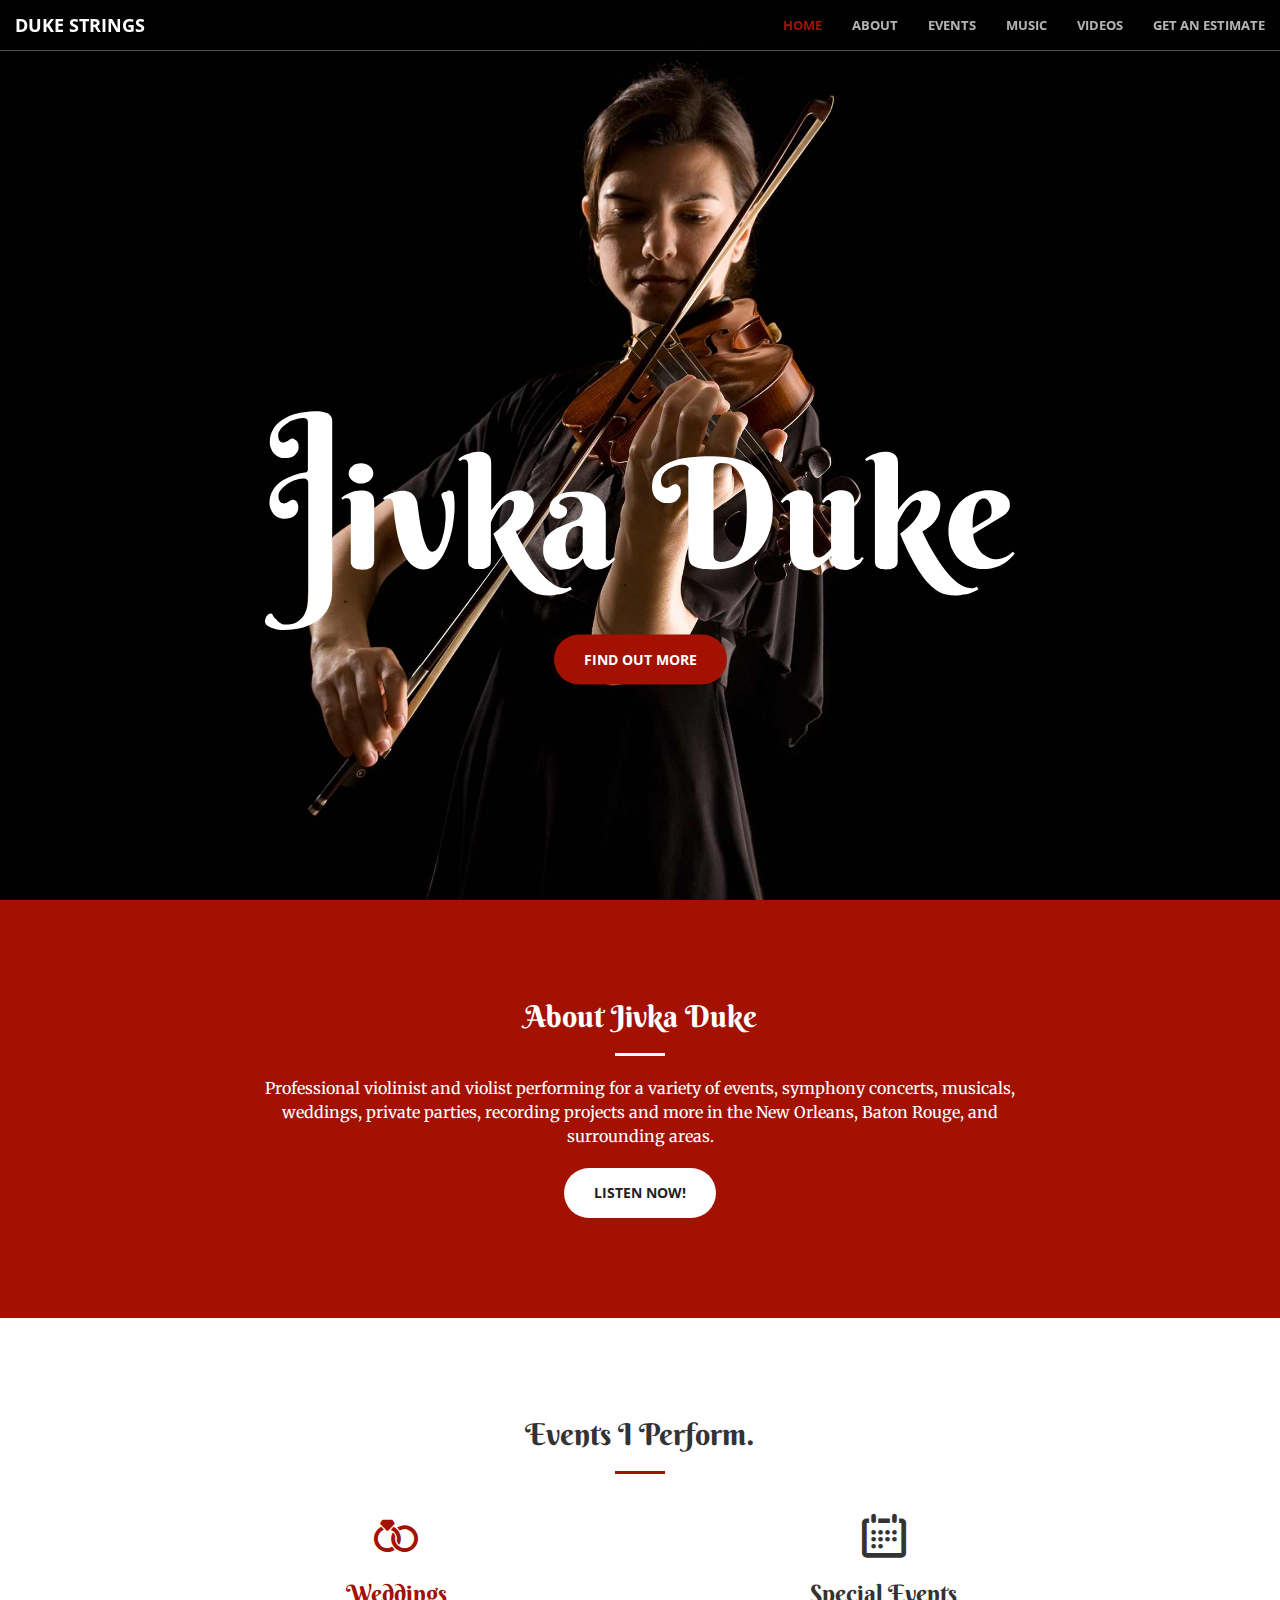
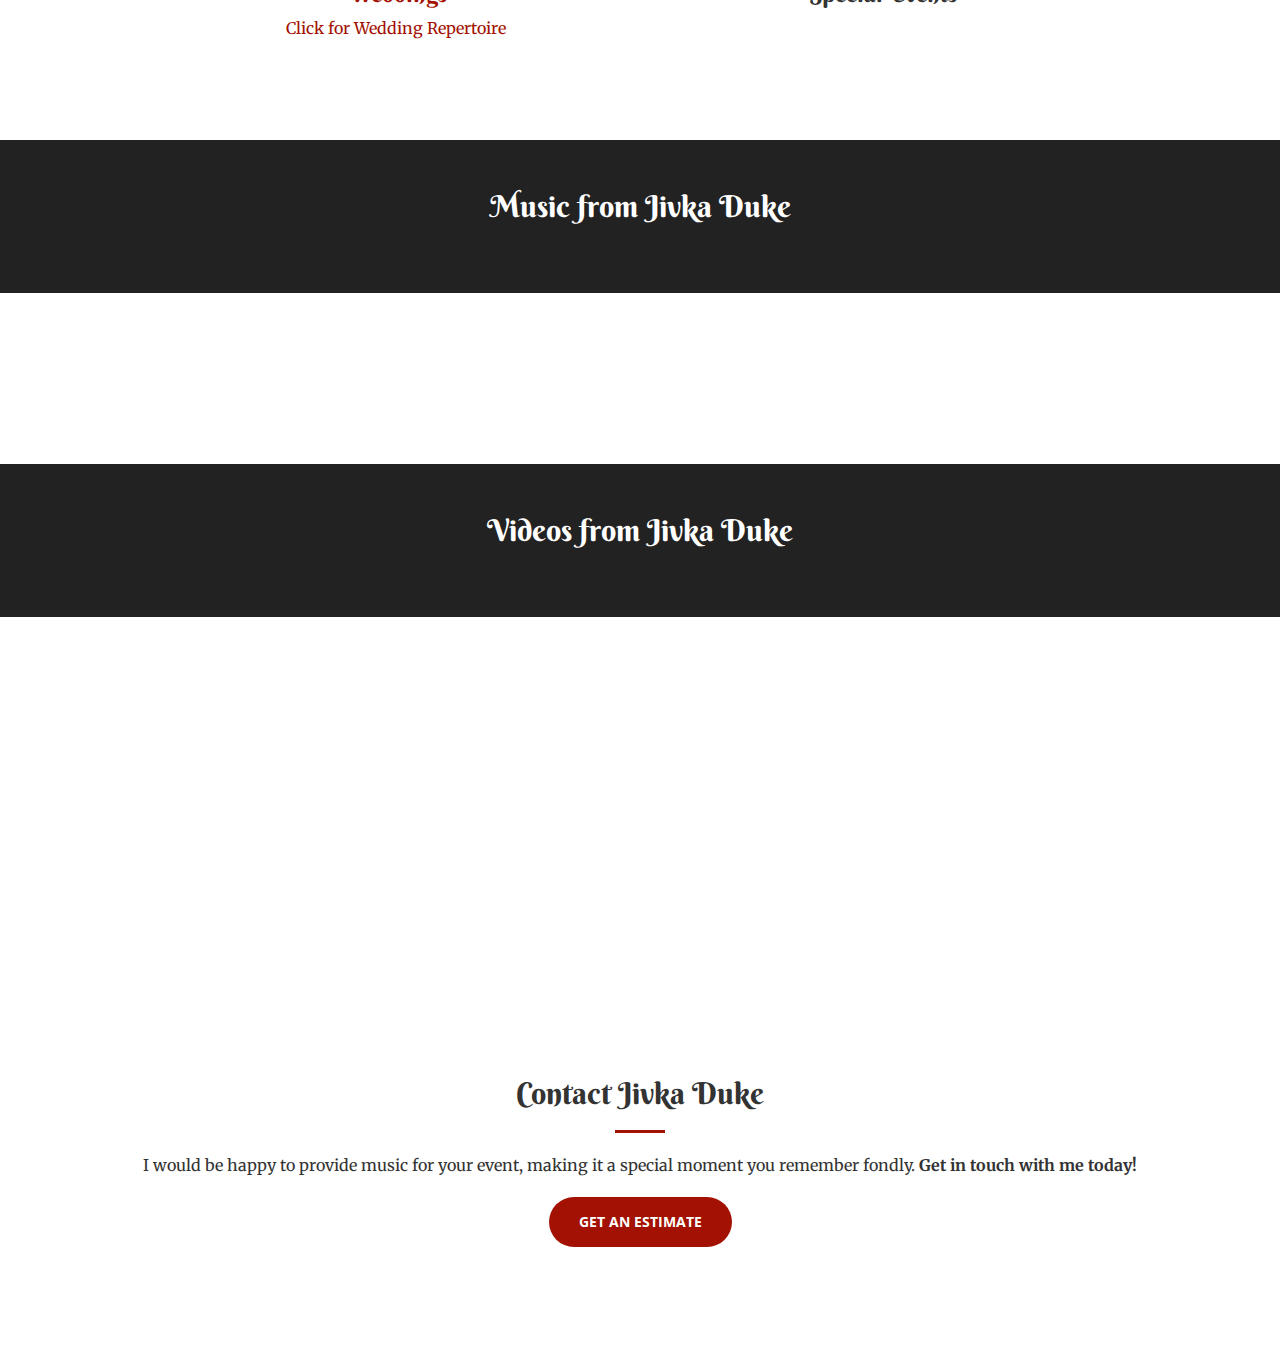
==== index.html @ 9ef6d39f "Update index.html" ====
<!DOCTYPE html>
<html lang="en" xmlns:og="http://ogp.me/ns#" xmlns:fb="http://www.facebook.com/2008/fbml">

<head>

    <meta charset="utf-8">
    <meta http-equiv="X-UA-Compatible" content="IE=edge">
    <meta name="viewport" content="width=device-width, initial-scale=1.0, maximum-scale=1.0, minimum-scale=1.0, user-scalable=no" />
    <!-- The above 3 meta tags *must* come first in the head; any other head content must come *after* these tags -->

    <meta name="description" content="Professional violinist and violist performing for a variety of events, symphony concerts, musicals, weddings, private parties, recording projects and more in the New Orleans, Baton Rouge, and surrounding areas. ">
    <meta name="author" content="Duke Design Agency, Duke Strings">

    <!-- Bootstrap Core CSS -->
    <link href="assets/css/bootstrap.min.css" rel="stylesheet" />

    <!-- Custom Fonts -->
    <link href='//fonts.googleapis.com/css?family=Open+Sans:300italic,400italic,600italic,700italic,800italic,400,300,600,700,800' rel='stylesheet' type='text/css' />
    <link href='//fonts.googleapis.com/css?family=Merriweather:400,300,300italic,400italic,700,700italic,900,900italic' rel='stylesheet' type='text/css' />
    <link href='//fonts.googleapis.com/css?family=Berkshire+Swash' rel='stylesheet' type='text/css' />


    <!-- facebook open graph -->
    <link rel="image_src" href="//www.dukestrings.com/assets/img/photos/jivka-duke-strings-photo-violinist-violist-fb-og.png" />
    <meta property="og:type" content="website" />
    <meta property="og:url" content="//www.dukestrings.com" />
    <meta property="og:title" content="Jivka Duke" />
    <meta property="og:image" content="//www.dukestrings.com/assets/img/photos/jivka-duke-strings-photo-violinist-violist-fb-og.png" />
    <meta property="og:description" content="Professional violinist and violist performing for a variety of events, symphony concerts, musicals, weddings, private parties, recording projects and more in the New Orleans, Baton Rouge, and surrounding areas. "
    />

    <link rel="apple-touch-icon" sizes="57x57" href="/assets/favicons/apple-touch-icon-57x57.png" />
    <link rel="apple-touch-icon" sizes="60x60" href="/assets/favicons/apple-touch-icon-60x60.png" />
    <link rel="apple-touch-icon" sizes="72x72" href="/assets/favicons/apple-touch-icon-72x72.png" />
    <link rel="apple-touch-icon" sizes="76x76" href="/assets/favicons/apple-touch-icon-76x76.png" />
    <link rel="apple-touch-icon" sizes="114x114" href="/assets/favicons/apple-touch-icon-114x114.png" />
    <link rel="apple-touch-icon" sizes="120x120" href="/assets/favicons/apple-touch-icon-120x120.png" />
    <link rel="apple-touch-icon" sizes="144x144" href="/assets/favicons/apple-touch-icon-144x144.png" />
    <link rel="apple-touch-icon" sizes="152x152" href="/assets/favicons/apple-touch-icon-152x152.png" />
    <link rel="apple-touch-icon" sizes="180x180" href="/assets/favicons/apple-touch-icon-180x180.png" />
    <link rel="icon" type="image/png" href="/assets/favicons/favicon-32x32.png" sizes="32x32" />
    <link rel="icon" type="image/png" href="/assets/favicons/android-chrome-192x192.png" sizes="192x192" />
    <link rel="icon" type="image/png" href="/assets/favicons/favicon-96x96.png" sizes="96x96" />
    <link rel="icon" type="image/png" href="/assets/favicons/favicon-16x16.png" sizes="16x16" />
    <link rel="manifest" href="/assets/favicons/manifest.json" />
    <link rel="shortcut icon" href="/assets/favicons/favicon.ico" />
    <meta name="msapplication-TileColor" content="#000000" />
    <meta name="msapplication-TileImage" content="/assets/favicons/mstile-144x144.png" />
    <meta name="msapplication-config" content="/assets/favicons/browserconfig.xml" />
    <meta name="theme-color" content="#ffffff" />

    <link href="/assets/css/icomoon.css" rel="stylesheet" />

    <!-- Plugin CSS -->
    <link href="/assets/css/animate.min.css" rel="stylesheet" />


    <!-- Custom CSS -->
    <link href="/assets/css/jivka.css" rel="stylesheet" />

    <title>Jivka Duke</title>
</head>

<body id="page-top">

    <!-- navigation -->
    <nav id="mainNav" class="navbar navbar-default navbar-fixed-top">
        <div class="container-fluid">
            <!-- Brand and toggle get grouped for better mobile display -->
            <div class="navbar-header">
                <button type="button" class="navbar-toggle collapsed" data-toggle="collapse" data-target="#bs-example-navbar-collapse-1">
					<span class="sr-only">Toggle navigation</span>
					Menu
				</button>
                <a class="navbar-brand page-scroll" href="#page-top">
					Duke Strings
				</a>
            </div>

            <!-- Collect the nav links, forms, and other content for toggling -->
            <div class="collapse navbar-collapse" id="bs-example-navbar-collapse-1">
                <ul class="nav navbar-nav navbar-right">
                    <li><a class="page-scroll" href="#home">Home</a></li>
                    <li><a class="page-scroll" href="#about">About</a></li>
                    <li><a class="page-scroll" href="#events">Events</a></li>
                    <li><a class="page-scroll" href="#music">Music</a></li>
                    <li><a class="page-scroll" href="#videos">Videos</a></li>
                    <li><a class="page-scroll" href="#contact">Get an Estimate</a></li>
                </ul>
            </div>
            <!-- /.navbar-collapse -->
        </div>
        <!-- /.container-fluid -->
    </nav>


    <!-- header and main photo -->
    <header style="background-image: url('./assets/img/photos/jivka-duke-strings-photo-violinist-violist-20150705152716.jpg');" id="home" name="home">
        <div class="header-content">
            <div class="header-content-inner">

                <hr style="background-color: transparent; color: transparent; border-color: transparent;">
                <p style="color: transparent; text-shadow: none;">
                    Professional violinist and violist performing for a variety of events, symphony concerts, musicals, weddings, private parties, recording projects and more in the New Orleans, Baton Rouge, and surrounding areas.

                </p>
                <h1>
                    <img src="/assets/img/jivka-duke-strings-logo.svg" class="" border="0" alt="Jivka Duke Logo" />
                </h1>
                <a href="#about" class="btn btn-primary btn-xl page-scroll">Find Out More</a>
            </div>
        </div>
    </header>



    <!-- about, site description -->
    <section class="bg-primary" id="about" name="about">
        <div class="container">
            <div class="row">
                <div class="col-lg-8 col-lg-offset-2 text-center">
                    <h2 class="section-heading">
                        About Jivka Duke

                    </h2>
                    <hr class="light">
                    <p>
                        Professional violinist and violist performing for a variety of events, symphony concerts, musicals, weddings, private parties, recording projects and more in the New Orleans, Baton Rouge, and surrounding areas.

                    </p>
                    <a href="#music" class="btn btn-default btn-xl page-scroll">Listen Now!</a>
                </div>
            </div>
        </div>
    </section>


    <!-- event types -->
    <section id="events" name="events">
        <div class="container">
            <div class="row">
                <div class="col-lg-12 text-center">
                    <h2 class="section-heading">
                        Events I Perform.
                    </h2>
                    <hr class="primary">
                </div>
            </div>
        </div>
        <div class="container">
            <div class="row">
                <div class="col-xs-12 col-md-6 col-lg-5 col-lg-offset-1 text-center">
                    <div class="service-box">
                        <a href="/assets/pdf/Jivka_Duke_Wedding_Repertoire.pdf" target="_blank">
                            <i class="icon icon-wedding wow bounceIn text-primary"></i>
                            <h3>Weddings</h3>
                            <p class="text-muted"></p>
                            <p>Click for Wedding Repertoire</p>
                        </a>
                    </div>
                </div>
                <div class="col-xs-12 col-md-6 col-lg-5 text-center">
                    <div class="service-box">
                        <i class="icon icon-event wow bounceIn text-primary"></i>
                        <h3>Special Events</h3>
                        <p class="text-muted"></p>
                    </div>
                </div>
            </div>
        </div>
    </section>


    <!-- music -->
    <aside class="bg-dark" id="music" name="music">
        <div class="container text-center">
            <div class="call-to-action">
                <h2>Music from Jivka Duke</h2>
            </div>
        </div>
    </aside>
    <section class="no-padding" id="portfolio-music">
        <div class="container-fluid">
            <div class="row no-gutter">
                <div class="col-xs-12 col-sm-6">
                    <iframe width="100%" height="166" scrolling="no" frameborder="no" src="https://w.soundcloud.com/player/?url=https%3A//api.soundcloud.com/tracks/213418236&amp;color=ff5500&amp;auto_play=false&amp;hide_related=false&amp;show_comments=true&amp;show_user=true&amp;show_reposts=false"></iframe>
                </div>
                <div class="col-xs-12 col-sm-6">
                    <iframe width="100%" height="166" scrolling="no" frameborder="no" src="https://w.soundcloud.com/player/?url=https%3A//api.soundcloud.com/tracks/213131668&amp;color=ff5500&amp;auto_play=false&amp;hide_related=false&amp;show_comments=true&amp;show_user=true&amp;show_reposts=false"></iframe>
                </div>

            </div>
        </div>
    </section>


    <!-- videos -->
    <aside class="bg-dark" id="videos" name="videos">
        <div class="container text-center">
            <div class="call-to-action">
                <h2>
                    Videos from Jivka Duke

                </h2>
            </div>
        </div>
    </aside>
    <section class="no-padding" id="portfolio-videos">
        <div class="container-fluid">
            <div class="row no-gutter">
                <div class="col-xs-12 col-md-6">
                    <style>
                        .embed-container {
                            position: relative;
                            padding-bottom: 56.25%;
                            height: 0;
                            overflow: hidden;
                            max-width: 100%;
                        }
                        
                        .embed-container iframe,
                        .embed-container object,
                        .embed-container embed {
                            position: absolute;
                            top: 0;
                            left: 0;
                            width: 100%;
                            height: 100%;
                        }
                    </style>
                    <div class='embed-container'>
                        <iframe width="560" height="315" src="https://www.youtube.com/embed/PKv2JpvMrss" frameborder="0" allowfullscreen></iframe>
                    </div>
                </div>
                <div class="col-xs-12 col-md-6">
                    <style>
                        .embed-container {
                            position: relative;
                            padding-bottom: 56.25%;
                            height: 0;
                            overflow: hidden;
                            max-width: 100%;
                        }
                        
                        .embed-container iframe,
                        .embed-container object,
                        .embed-container embed {
                            position: absolute;
                            top: 0;
                            left: 0;
                            width: 100%;
                            height: 100%;
                        }
                    </style>
                    <div class='embed-container'>
                        <iframe width="1280" height="720" src="https://www.youtube.com/embed/3c7N2wGQUDE" frameborder="0" allowfullscreen></iframe>
                    </div>
                </div>

            </div>
        </div>
    </section>


    <!-- contact -->
    <section id="contact">

        <div class="container">
            <div class="row">
                <div class="col-xs-12 text-center">
                    <h2 class="section-heading">Contact Jivka Duke</h2>
                    <hr class="primary">
                    <p>I would be happy to provide music for your event, making it a special moment you remember fondly. <strong>Get in touch with me today!</strong></p>

                    <a href="https://docs.google.com/forms/d/e/1FAIpQLSfMORo46OtxLoES6D0RwjKl-bCUi1WYBuSoYAu59QDXUExSkA/viewform" class="btn btn-primary btn-xl page-scroll" target="_blank" title="Get an Estimate from Duke Strings">Get an Estimate</a>
                </div>

            </div>
        </div>


    </section>

    <!-- jQuery -->

    <script src="/assets/js/jquery.js"></script>

    <!-- Bootstrap Core JavaScript -->
    <script src="/assets/js/bootstrap.min.js"></script>

    <!-- Plugin JavaScript -->
    <script src="/assets/js/jquery.easing.min.js"></script>
    <script src="/assets/js/jquery.fittext.js"></script>


    <!-- Custom Theme JavaScript -->
    <script src="/assets/js/jivka.js"></script>

    <!-- Analytics -->
    <script>
        (function(i, s, o, g, r, a, m) {
            i['GoogleAnalyticsObject'] = r;
            i[r] = i[r] || function() {
                (i[r].q = i[r].q || []).push(arguments)
            }, i[r].l = 1 * new Date();
            a = s.createElement(o),
                m = s.getElementsByTagName(o)[0];
            a.async = 1;
            a.src = g;
            m.parentNode.insertBefore(a, m)
        })(window, document, 'script', '//www.google-analytics.com/analytics.js', 'ga');

        ga('create', 'UA-69869120-1', 'auto');
        ga('send', 'pageview');
    </script>



</body>

</html>
---- assets/css/icomoon.css ----
@font-face {
	font-family: 'icomoon';
	src:url('../fonts/icomoon.eot?-2dwct8');
	src:url('../fonts/icomoon.eot?#iefix-2dwct8') format('embedded-opentype'),
		url('../fonts/icomoon.ttf?-2dwct8') format('truetype'),
		url('../fonts/icomoon.woff?-2dwct8') format('woff'),
		url('../fonts/icomoon.svg?-2dwct8#icomoon') format('svg');
	font-weight: normal;
	font-style: normal;
}

[class^="icon-"], [class*=" icon-"] {
	font-family: 'icomoon';
	speak: none;
	font-style: normal;
	font-weight: normal;
	font-variant: normal;
	text-transform: none;
	line-height: 1;

	/* Better Font Rendering =========== */
	-webkit-font-smoothing: antialiased;
	-moz-osx-font-smoothing: grayscale;
}

.icon-event:before {
	content: "\e600";
}
.icon-mail:before {
	content: "\e601";
}
.icon-theatre:before {
	content: "\e602";
}
.icon-phone:before {
	content: "\e603";
}
.icon-music:before {
	content: "\e604";
}
.icon-wedding:before {
	content: "\e605";
}
.icon {
	font-size: 44px;
}
---- assets/css/jivka.css ----
html,
body {
  height: 100%;
  width: 100%;
}
body {
  font-family: 'Merriweather', 'Helvetica Neue', Arial, sans-serif;
}
hr {
  border-color: #a21101;
  border-width: 3px;
  max-width: 50px;
}
hr.light {
  border-color: white;
}
a {
  -webkit-transition: all 0.35s;
  -moz-transition: all 0.35s;
  transition: all 0.35s;
  color: #a21101;
}
a:hover,
a:focus {
  color: #6f0c01;
}
h1,
h2,
h3,
h4,
h5,
h6 {
  font-family: 'Berkshire Swash';
}
p {
  font-size: 16px;
  line-height: 1.5;
  margin-bottom: 20px;
}
.bg-primary {
  background-color: #a21101;
}
.bg-dark {
  background-color: #222222;
  color: white;
}
.text-faded {
  color: rgba(255, 255, 255, 0.7);
}
section {
  padding: 100px 0;
}
section#estimate {
  padding: 50px 0;
}
aside {
  padding: 50px 0;
}
.no-padding {
  padding: 0;
}
.navbar-default {
  background-color: white;
  border-color: rgba(34, 34, 34, 0.05);
  font-family: 'Open Sans', 'Helvetica Neue', Arial, sans-serif;
  -webkit-transition: all 0.35s;
  -moz-transition: all 0.35s;
  transition: all 0.35s;
}
.navbar-default .navbar-header .navbar-brand {
  color: #a21101;
  font-family: 'Open Sans', 'Helvetica Neue', Arial, sans-serif;
  font-weight: 700;
  text-transform: uppercase;
}
.navbar-default .navbar-header .navbar-brand:hover,
.navbar-default .navbar-header .navbar-brand:focus {
  color: #6f0c01;
}
.navbar-default .navbar-header .navbar-brand img {
  width: 50%;
}
.navbar-default .nav > li > a,
.navbar-default .nav > li > a:focus {
  text-transform: uppercase;
  font-weight: 700;
  font-size: 13px;
  color: #222222;
}
.navbar-default .nav > li > a:hover,
.navbar-default .nav > li > a:focus:hover {
  color: #a21101;
}
.navbar-default .nav > li.active > a,
.navbar-default .nav > li.active > a:focus {
  color: #a21101 !important;
  background-color: transparent;
}
.navbar-default .nav > li.active > a:hover,
.navbar-default .nav > li.active > a:focus:hover {
  background-color: transparent;
}
@media (min-width: 768px) {
  .navbar-default {
    background-color: transparent;
    border-color: rgba(255, 255, 255, 0.3);
  }
  .navbar-default .navbar-header .navbar-brand {
    color: rgba(255, 255, 255, 0.7);
  }
  .navbar-default .navbar-header .navbar-brand:hover,
  .navbar-default .navbar-header .navbar-brand:focus {
    color: white;
  }
  .navbar-default .nav > li > a,
  .navbar-default .nav > li > a:focus {
    color: rgba(255, 255, 255, 0.7);
  }
  .navbar-default .nav > li > a:hover,
  .navbar-default .nav > li > a:focus:hover {
    color: white;
  }
  .navbar-default.affix {
    background-color: white;
    border-color: rgba(34, 34, 34, 0.05);
  }
  .navbar-default.affix .navbar-header .navbar-brand {
    color: #a21101;
    font-size: 14px;
  }
  .navbar-default.affix .navbar-header .navbar-brand:hover,
  .navbar-default.affix .navbar-header .navbar-brand:focus {
    color: #6f0c01;
  }
  .navbar-default.affix .nav > li > a,
  .navbar-default.affix .nav > li > a:focus {
    color: #222222;
  }
  .navbar-default.affix .nav > li > a:hover,
  .navbar-default.affix .nav > li > a:focus:hover {
    color: #a21101;
  }
}
header {
  position: relative;
  width: 100%;
  min-height: auto;
  -webkit-background-size: cover;
  -moz-background-size: cover;
  background-size: cover;
  -o-background-size: cover;
  background-position: top center;
  text-align: center;
  color: white;
}
header .header-content {
  position: relative;
  text-align: center;
  padding: 100px 15px 100px;
  width: 100%;
}
header .header-content .header-content-inner h1 {
  font-weight: 700;
  font-family: 'Berkshire Swash', cursive;
  text-transform: title;
  margin-top: 0;
  margin-bottom: 0;
}
header .header-content .header-content-inner h1 img {
  width: 75%;
}
header .header-content .header-content-inner hr {
  margin: 30px auto;
}
header .header-content .header-content-inner p {
  font-weight: 300;
  color: white;
  font-size: 16px;
  margin-bottom: 50px;
  text-shadow: 0 0 4px #a21101;
}
@media (min-width: 768px) {
  header {
    min-height: 100%;
  }
  header .header-content {
    position: absolute;
    top: 50%;
    -webkit-transform: translateY(-50%);
    -ms-transform: translateY(-50%);
    transform: translateY(-50%);
    padding: 0 50px;
  }
  header .header-content .header-content-inner {
    max-width: 1000px;
    margin-left: auto;
    margin-right: auto;
  }
  header .header-content .header-content-inner p {
    font-size: 18px;
    max-width: 80%;
    margin-left: auto;
    margin-right: auto;
  }
}
.entry-listing-header {
  max-height: 100px%;
  background: red;
  background-position: center center;
  background-size: cover;
  background-repeat: no-repeat;
}
.section-heading {
  margin-top: 0;
}
.service-box {
  max-width: 400px;
  margin: 50px auto 0;
}
@media (min-width: 992px) {
  .service-box {
    margin: 20px auto 0;
  }
}
.service-box p {
  margin-bottom: 0;
}
.portfolio-box {
  position: relative;
  display: block;
  max-width: 650px;
  margin: 0 auto;
}
.portfolio-box .portfolio-box-caption {
  color: white;
  opacity: 0;
  display: block;
  background: rgba(162, 17, 1, 0.9);
  position: absolute;
  bottom: 0;
  text-align: center;
  width: 100%;
  height: 100%;
  -webkit-transition: all 0.35s;
  -moz-transition: all 0.35s;
  transition: all 0.35s;
}
.portfolio-box .portfolio-box-caption .portfolio-box-caption-content {
  width: 100%;
  text-align: center;
  position: absolute;
  top: 50%;
  transform: translateY(-50%);
}
.portfolio-box .portfolio-box-caption .portfolio-box-caption-content .project-category,
.portfolio-box .portfolio-box-caption .portfolio-box-caption-content .project-name {
  font-family: 'Open Sans', 'Helvetica Neue', Arial, sans-serif;
  padding: 0 15px;
}
.portfolio-box .portfolio-box-caption .portfolio-box-caption-content .project-category {
  text-transform: uppercase;
  font-weight: 600;
  font-size: 14px;
}
.portfolio-box .portfolio-box-caption .portfolio-box-caption-content .project-name {
  font-size: 18px;
}
.portfolio-box:hover .portfolio-box-caption {
  opacity: 1;
}
@media (min-width: 768px) {
  .portfolio-box .portfolio-box-caption .portfolio-box-caption-content .project-category {
    font-size: 16px;
  }
  .portfolio-box .portfolio-box-caption .portfolio-box-caption-content .project-name {
    font-size: 22px;
  }
}
.call-to-action h2 {
  margin: 0 auto 20px;
}
.text-primary {
  color: #a21101;
}
.no-gutter > [class*='col-'] {
  padding-right: 0;
  padding-left: 0;
}
.btn-default {
  color: #222222;
  background-color: white;
  border-color: #a21101;
  -webkit-transition: all 0.35s;
  -moz-transition: all 0.35s;
  transition: all 0.35s;
}
.btn-default:hover,
.btn-default:focus,
.btn-default.focus,
.btn-default:active,
.btn-default.active,
.open > .dropdown-toggle.btn-default {
  color: #222222;
  background-color: #f2f2f2;
  border-color: #7f0d01;
}
.btn-default:active,
.btn-default.active,
.open > .dropdown-toggle.btn-default {
  background-image: none;
}
.btn-default.disabled,
.btn-default[disabled],
fieldset[disabled] .btn-default,
.btn-default.disabled:hover,
.btn-default[disabled]:hover,
fieldset[disabled] .btn-default:hover,
.btn-default.disabled:focus,
.btn-default[disabled]:focus,
fieldset[disabled] .btn-default:focus,
.btn-default.disabled.focus,
.btn-default[disabled].focus,
fieldset[disabled] .btn-default.focus,
.btn-default.disabled:active,
.btn-default[disabled]:active,
fieldset[disabled] .btn-default:active,
.btn-default.disabled.active,
.btn-default[disabled].active,
fieldset[disabled] .btn-default.active {
  background-color: white;
  border-color: #a21101;
}
.btn-default .badge {
  color: white;
  background-color: #222222;
}
.btn-primary {
  color: white;
  background-color: #a21101;
  border-color: #a21101;
  -webkit-transition: all 0.35s;
  -moz-transition: all 0.35s;
  transition: all 0.35s;
}
.btn-primary:hover,
.btn-primary:focus,
.btn-primary.focus,
.btn-primary:active,
.btn-primary.active,
.open > .dropdown-toggle.btn-primary {
  color: white;
  background-color: #890e01;
  border-color: #7f0d01;
}
.btn-primary:active,
.btn-primary.active,
.open > .dropdown-toggle.btn-primary {
  background-image: none;
}
.btn-primary.disabled,
.btn-primary[disabled],
fieldset[disabled] .btn-primary,
.btn-primary.disabled:hover,
.btn-primary[disabled]:hover,
fieldset[disabled] .btn-primary:hover,
.btn-primary.disabled:focus,
.btn-primary[disabled]:focus,
fieldset[disabled] .btn-primary:focus,
.btn-primary.disabled.focus,
.btn-primary[disabled].focus,
fieldset[disabled] .btn-primary.focus,
.btn-primary.disabled:active,
.btn-primary[disabled]:active,
fieldset[disabled] .btn-primary:active,
.btn-primary.disabled.active,
.btn-primary[disabled].active,
fieldset[disabled] .btn-primary.active {
  background-color: #a21101;
  border-color: #a21101;
}
.btn-primary .badge {
  color: #a21101;
  background-color: white;
}
.btn {
  font-family: 'Open Sans', 'Helvetica Neue', Arial, sans-serif;
  border: none;
  border-radius: 300px;
  font-weight: 700;
  text-transform: uppercase;
}
.btn-xl {
  padding: 15px 30px;
}
::-moz-selection {
  color: white;
  text-shadow: none;
  background: #222222;
}
::selection {
  color: white;
  text-shadow: none;
  background: #222222;
}
img::selection {
  color: white;
  background: transparent;
}
img::-moz-selection {
  color: white;
  background: transparent;
}
body {
  webkit-tap-highlight-color: #222222;
}
.content {
  padding-bottom: 80px;
  border-bottom: 1px solid #efefef;
  margin: 20px 0 0;
}
.content img {
  border-radius: 20px;
}
.content .photo-caption {
  font-style: italic;
  margin: 20px;
}
.service-box .icon {
  color: inherit;
}
.hide,
.success {
  display: none;
}
.loader {
  margin-top: 20px;
}
legend {
  margin-top: 40px;
  color: #a21101;
}
#estimate h2 {
  color: #a21101;
}
.raven-success {
  background-color: #018c38;
  color: white;
  text-align: center;
  padding: 20px 30px;
  border-radius: 4px;
}
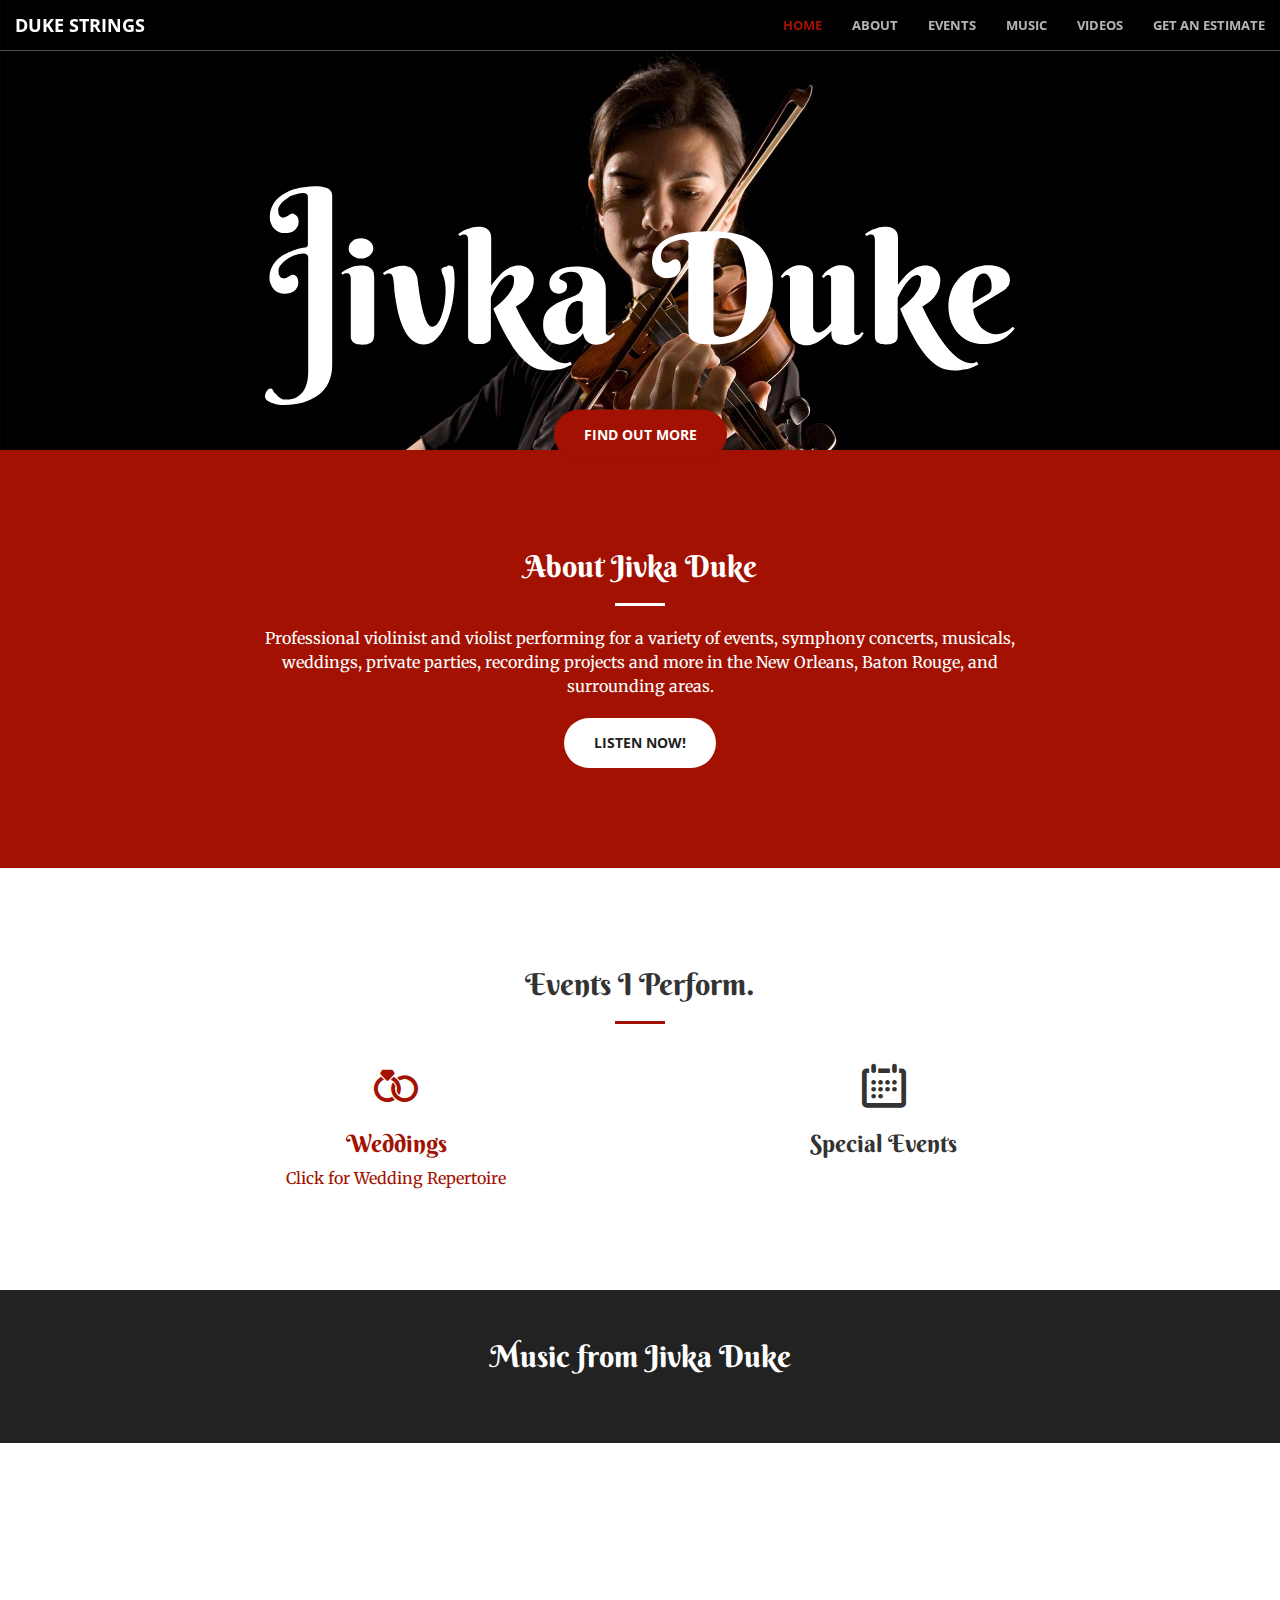
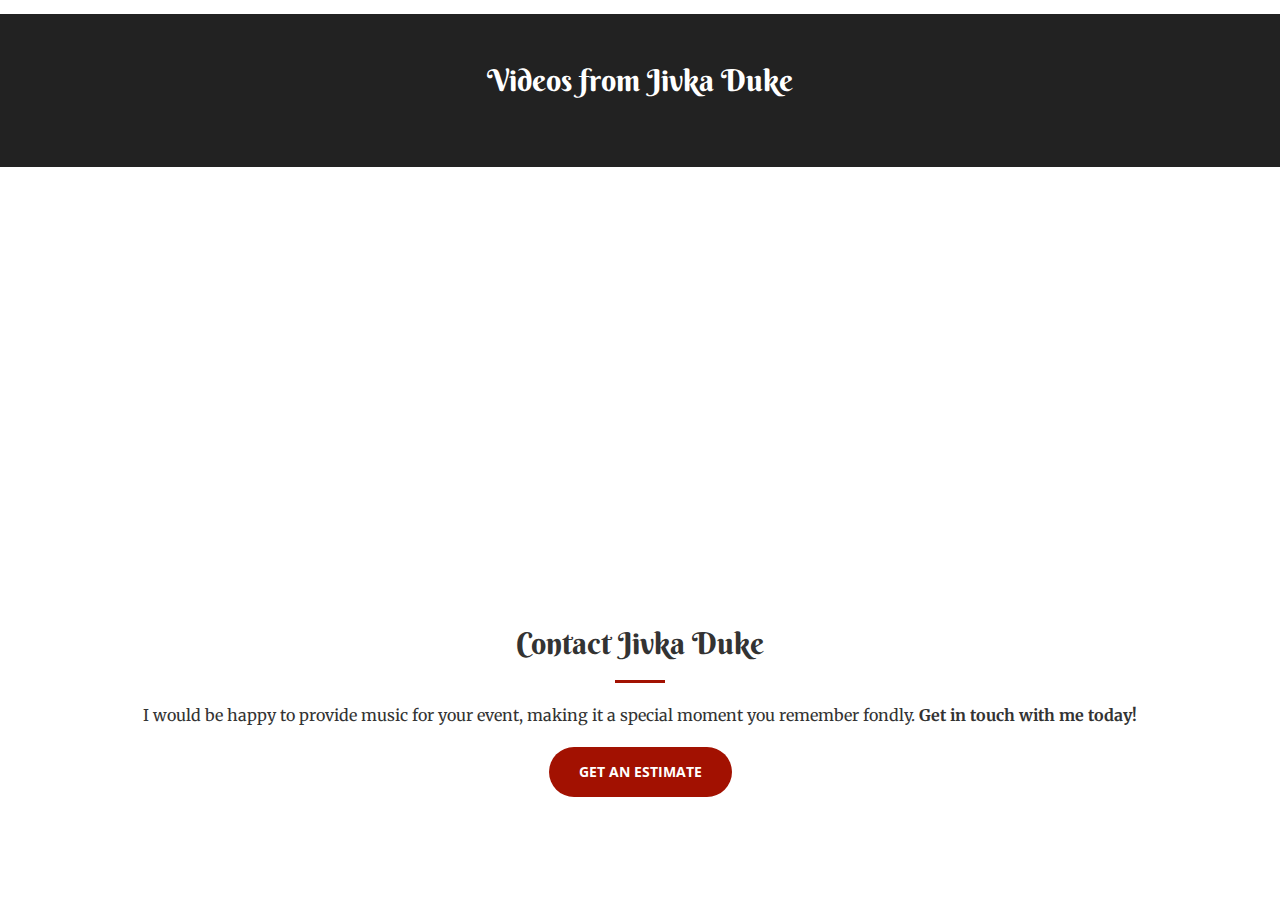
==== commit 64f0c244: "updated header size" ====
--- a/index.html
+++ b/index.html
@@ -2,13 +2,24 @@
 <html lang="en" xmlns:og="http://ogp.me/ns#" xmlns:fb="http://www.facebook.com/2008/fbml">
 
 <head>
+    <!-- Global site tag (gtag.js) - Google Analytics -->
+    <script async src="https://www.googletagmanager.com/gtag/js?id=UA-69869120-1"></script>
+    <script>
+    window.dataLayer = window.dataLayer || [];
+    function gtag(){dataLayer.push(arguments);}
+    gtag('js', new Date());
+
+    gtag('config', 'UA-69869120-1');
+    </script>
+
+
 
     <meta charset="utf-8">
     <meta http-equiv="X-UA-Compatible" content="IE=edge">
     <meta name="viewport" content="width=device-width, initial-scale=1.0, maximum-scale=1.0, minimum-scale=1.0, user-scalable=no" />
     <!-- The above 3 meta tags *must* come first in the head; any other head content must come *after* these tags -->
 
-    <meta name="description" content="Professional violinist and violist performing for a variety of events, symphony concerts, musicals, weddings, private parties, recording projects and more in the New Orleans, Baton Rouge, and surrounding areas. ">
+    <meta name="description" content="Wedding ceremony and reception music performed by string quartet, trio, duo, or a solo violin.">
     <meta name="author" content="Duke Design Agency, Duke Strings">
 
     <!-- Bootstrap Core CSS -->
@@ -26,28 +37,16 @@
     <meta property="og:url" content="//www.dukestrings.com" />
     <meta property="og:title" content="Jivka Duke" />
     <meta property="og:image" content="//www.dukestrings.com/assets/img/photos/jivka-duke-strings-photo-violinist-violist-fb-og.png" />
-    <meta property="og:description" content="Professional violinist and violist performing for a variety of events, symphony concerts, musicals, weddings, private parties, recording projects and more in the New Orleans, Baton Rouge, and surrounding areas. "
+    <meta property="og:description" content="Wedding ceremony and reception music performed by string quartet, trio, duo, or a solo violin."
     />
 
-    <link rel="apple-touch-icon" sizes="57x57" href="/assets/favicons/apple-touch-icon-57x57.png" />
-    <link rel="apple-touch-icon" sizes="60x60" href="/assets/favicons/apple-touch-icon-60x60.png" />
-    <link rel="apple-touch-icon" sizes="72x72" href="/assets/favicons/apple-touch-icon-72x72.png" />
-    <link rel="apple-touch-icon" sizes="76x76" href="/assets/favicons/apple-touch-icon-76x76.png" />
-    <link rel="apple-touch-icon" sizes="114x114" href="/assets/favicons/apple-touch-icon-114x114.png" />
-    <link rel="apple-touch-icon" sizes="120x120" href="/assets/favicons/apple-touch-icon-120x120.png" />
-    <link rel="apple-touch-icon" sizes="144x144" href="/assets/favicons/apple-touch-icon-144x144.png" />
-    <link rel="apple-touch-icon" sizes="152x152" href="/assets/favicons/apple-touch-icon-152x152.png" />
-    <link rel="apple-touch-icon" sizes="180x180" href="/assets/favicons/apple-touch-icon-180x180.png" />
-    <link rel="icon" type="image/png" href="/assets/favicons/favicon-32x32.png" sizes="32x32" />
-    <link rel="icon" type="image/png" href="/assets/favicons/android-chrome-192x192.png" sizes="192x192" />
-    <link rel="icon" type="image/png" href="/assets/favicons/favicon-96x96.png" sizes="96x96" />
-    <link rel="icon" type="image/png" href="/assets/favicons/favicon-16x16.png" sizes="16x16" />
-    <link rel="manifest" href="/assets/favicons/manifest.json" />
-    <link rel="shortcut icon" href="/assets/favicons/favicon.ico" />
-    <meta name="msapplication-TileColor" content="#000000" />
-    <meta name="msapplication-TileImage" content="/assets/favicons/mstile-144x144.png" />
-    <meta name="msapplication-config" content="/assets/favicons/browserconfig.xml" />
-    <meta name="theme-color" content="#ffffff" />
+    <link rel="apple-touch-icon" sizes="180x180" href="/assets/favicons/apple-touch-icon.png">
+    <link rel="icon" type="image/png" sizes="32x32" href="/assets/favicons/favicon-32x32.png">
+    <link rel="icon" type="image/png" sizes="16x16" href="/assets/favicons/favicon-16x16.png">
+    <link rel="manifest" href="/assets/favicons/site.webmanifest">
+    <link rel="mask-icon" href="/assets/favicons/safari-pinned-tab.svg" color="#5bbad5">
+    <meta name="msapplication-TileColor" content="#a21101">
+    <meta name="theme-color" content="#a21101">
 
     <link href="/assets/css/icomoon.css" rel="stylesheet" />
 
@@ -58,7 +57,7 @@
     <!-- Custom CSS -->
     <link href="/assets/css/jivka.css" rel="stylesheet" />
 
-    <title>Jivka Duke</title>
+    <title>Duke Strings</title>
 </head>
 
 <body id="page-top">
@@ -296,23 +295,7 @@
     <!-- Custom Theme JavaScript -->
     <script src="/assets/js/jivka.js"></script>
 
-    <!-- Analytics -->
-    <script>
-        (function(i, s, o, g, r, a, m) {
-            i['GoogleAnalyticsObject'] = r;
-            i[r] = i[r] || function() {
-                (i[r].q = i[r].q || []).push(arguments)
-            }, i[r].l = 1 * new Date();
-            a = s.createElement(o),
-                m = s.getElementsByTagName(o)[0];
-            a.async = 1;
-            a.src = g;
-            m.parentNode.insertBefore(a, m)
-        })(window, document, 'script', '//www.google-analytics.com/analytics.js', 'ga');
-
-        ga('create', 'UA-69869120-1', 'auto');
-        ga('send', 'pageview');
-    </script>
+    
 
 
 
--- a/assets/css/jivka.css
+++ b/assets/css/jivka.css
@@ -144,7 +144,7 @@
 header {
   position: relative;
   width: 100%;
-  min-height: auto;
+  min-height: 50%;
   -webkit-background-size: cover;
   -moz-background-size: cover;
   background-size: cover;
@@ -180,9 +180,7 @@
   text-shadow: 0 0 4px #a21101;
 }
 @media (min-width: 768px) {
-  header {
-    min-height: 100%;
-  }
+  
   header .header-content {
     position: absolute;
     top: 50%;
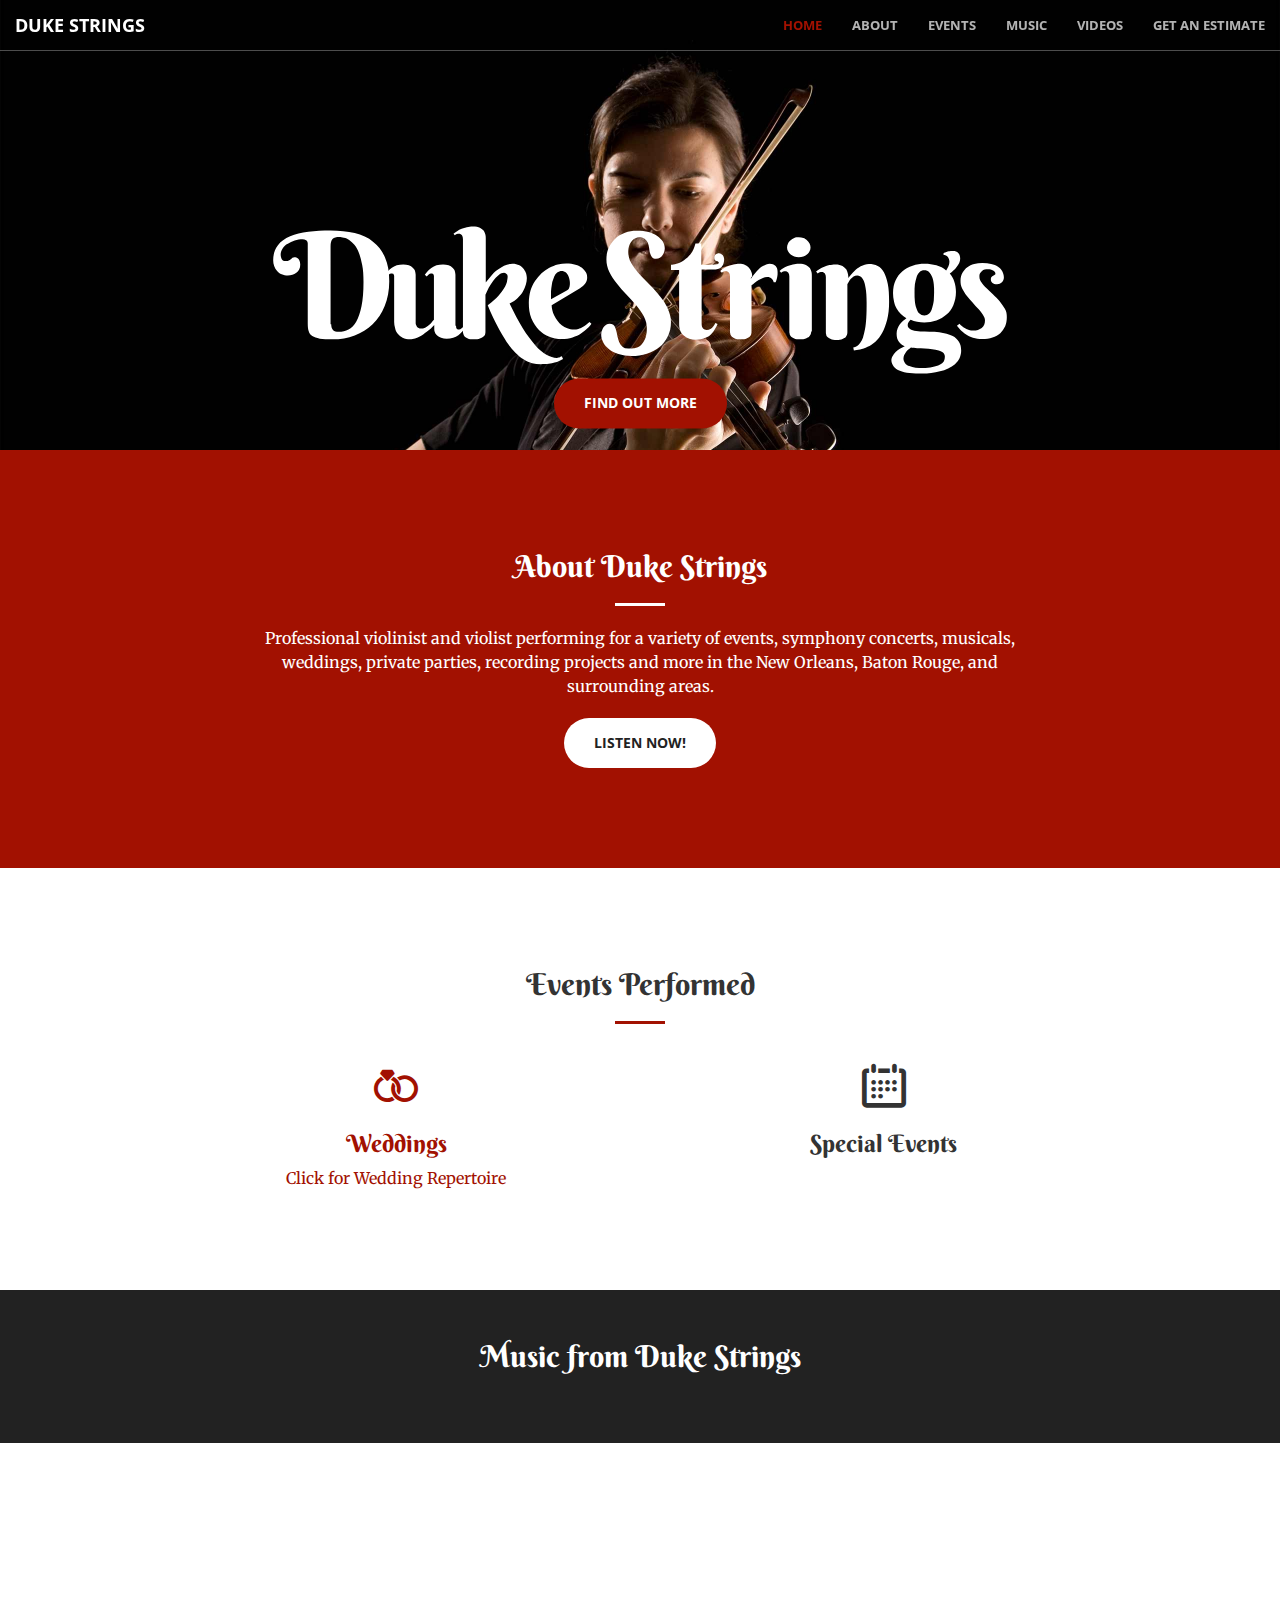
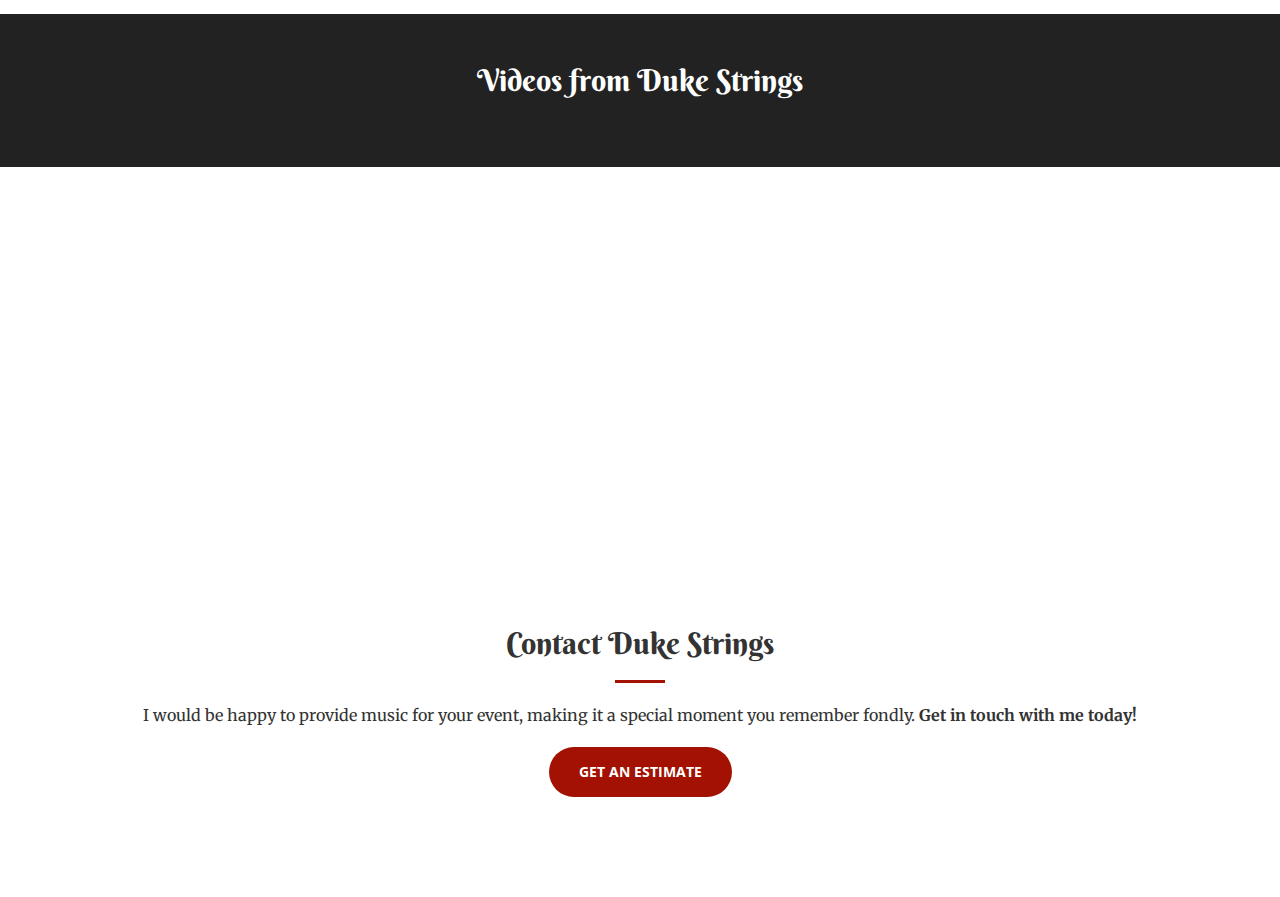
==== commit 5168c6d5: "Update index.html" ====
--- a/index.html
+++ b/index.html
@@ -20,7 +20,7 @@
     <!-- The above 3 meta tags *must* come first in the head; any other head content must come *after* these tags -->
 
     <meta name="description" content="Wedding ceremony and reception music performed by string quartet, trio, duo, or a solo violin.">
-    <meta name="author" content="Duke Design Agency, Duke Strings">
+    <meta name="author" content="Duke Strings">
 
     <!-- Bootstrap Core CSS -->
     <link href="assets/css/bootstrap.min.css" rel="stylesheet" />
@@ -35,7 +35,7 @@
     <link rel="image_src" href="//www.dukestrings.com/assets/img/photos/jivka-duke-strings-photo-violinist-violist-fb-og.png" />
     <meta property="og:type" content="website" />
     <meta property="og:url" content="//www.dukestrings.com" />
-    <meta property="og:title" content="Jivka Duke" />
+    <meta property="og:title" content="Duke Strings" />
     <meta property="og:image" content="//www.dukestrings.com/assets/img/photos/jivka-duke-strings-photo-violinist-violist-fb-og.png" />
     <meta property="og:description" content="Wedding ceremony and reception music performed by string quartet, trio, duo, or a solo violin."
     />
@@ -119,7 +119,7 @@
             <div class="row">
                 <div class="col-lg-8 col-lg-offset-2 text-center">
                     <h2 class="section-heading">
-                        About Jivka Duke
+                        About Duke Strings
 
                     </h2>
                     <hr class="light">
@@ -140,7 +140,7 @@
             <div class="row">
                 <div class="col-lg-12 text-center">
                     <h2 class="section-heading">
-                        Events I Perform.
+                        Events Performed
                     </h2>
                     <hr class="primary">
                 </div>
@@ -174,7 +174,7 @@
     <aside class="bg-dark" id="music" name="music">
         <div class="container text-center">
             <div class="call-to-action">
-                <h2>Music from Jivka Duke</h2>
+                <h2>Music from Duke Strings</h2>
             </div>
         </div>
     </aside>
@@ -198,8 +198,7 @@
         <div class="container text-center">
             <div class="call-to-action">
                 <h2>
-                    Videos from Jivka Duke
-
+                    Videos from Duke Strings
                 </h2>
             </div>
         </div>
@@ -267,7 +266,7 @@
         <div class="container">
             <div class="row">
                 <div class="col-xs-12 text-center">
-                    <h2 class="section-heading">Contact Jivka Duke</h2>
+                    <h2 class="section-heading">Contact Duke Strings</h2>
                     <hr class="primary">
                     <p>I would be happy to provide music for your event, making it a special moment you remember fondly. <strong>Get in touch with me today!</strong></p>
 
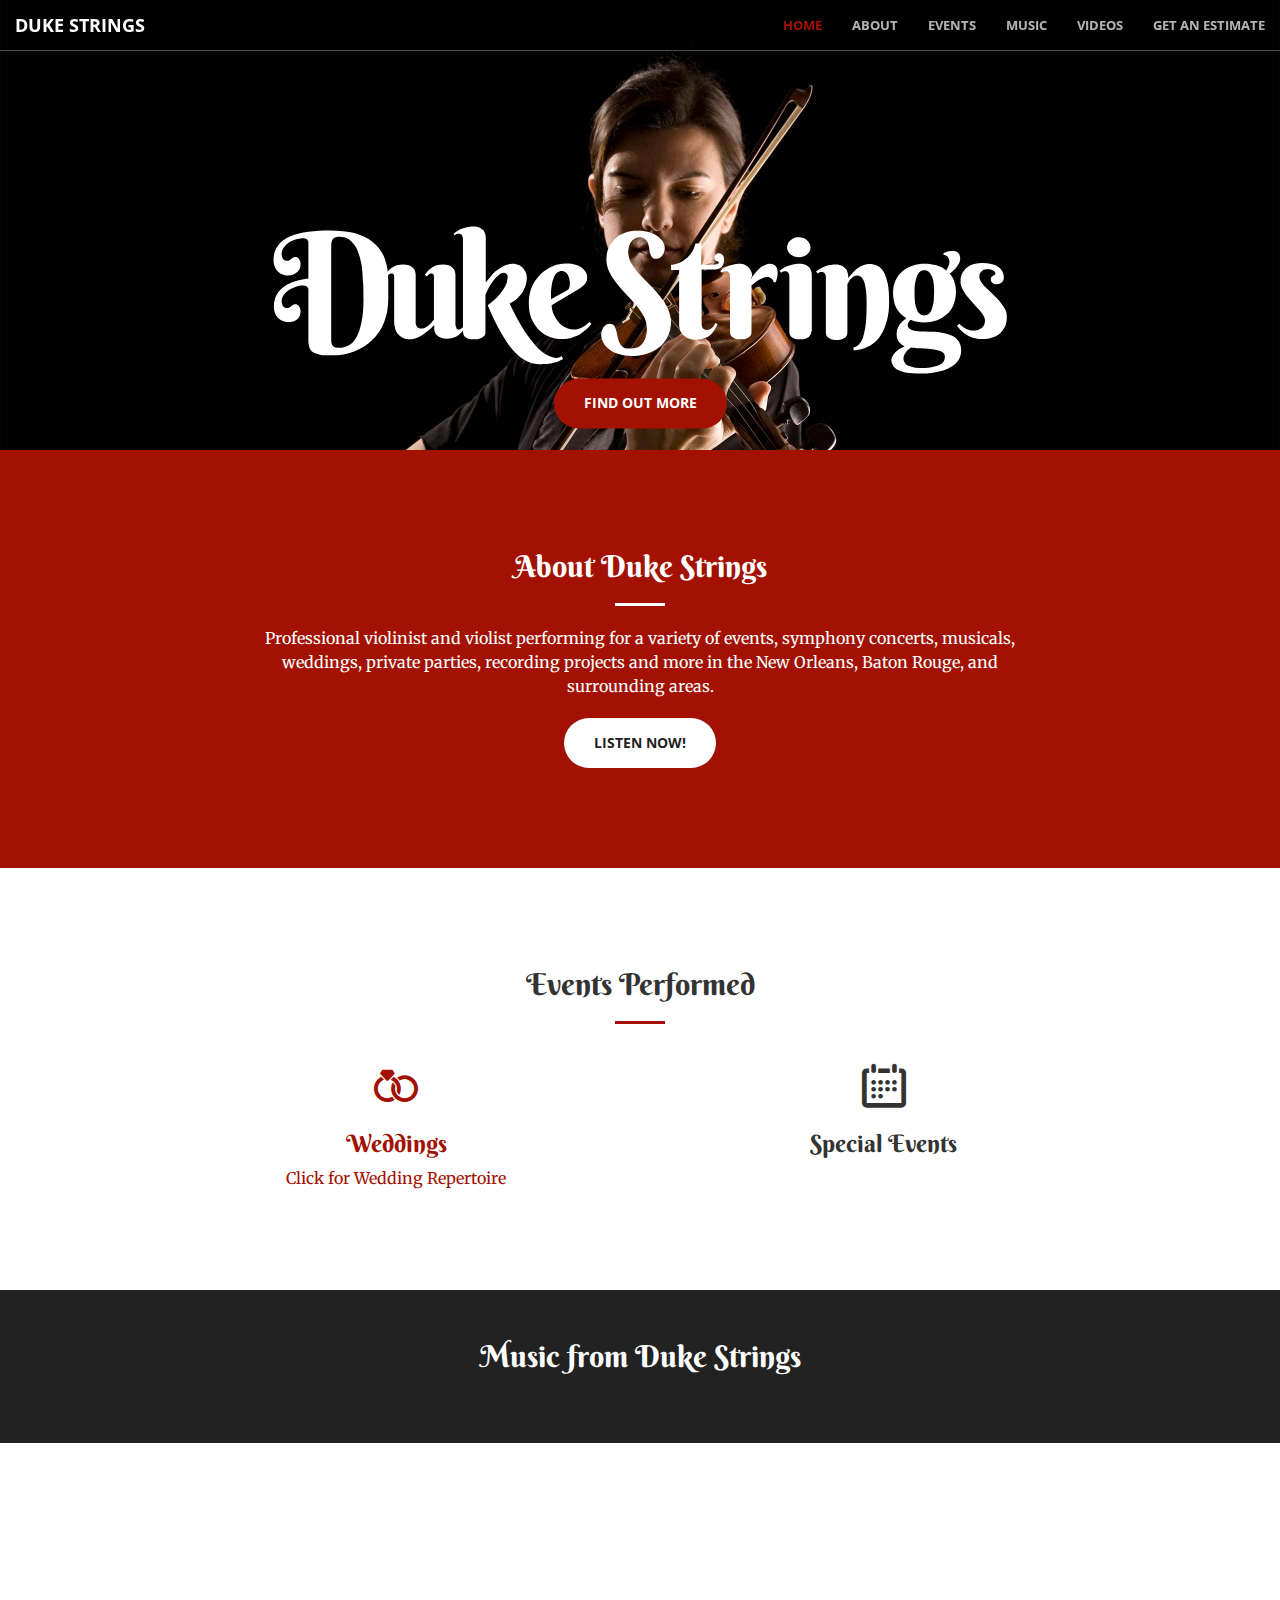
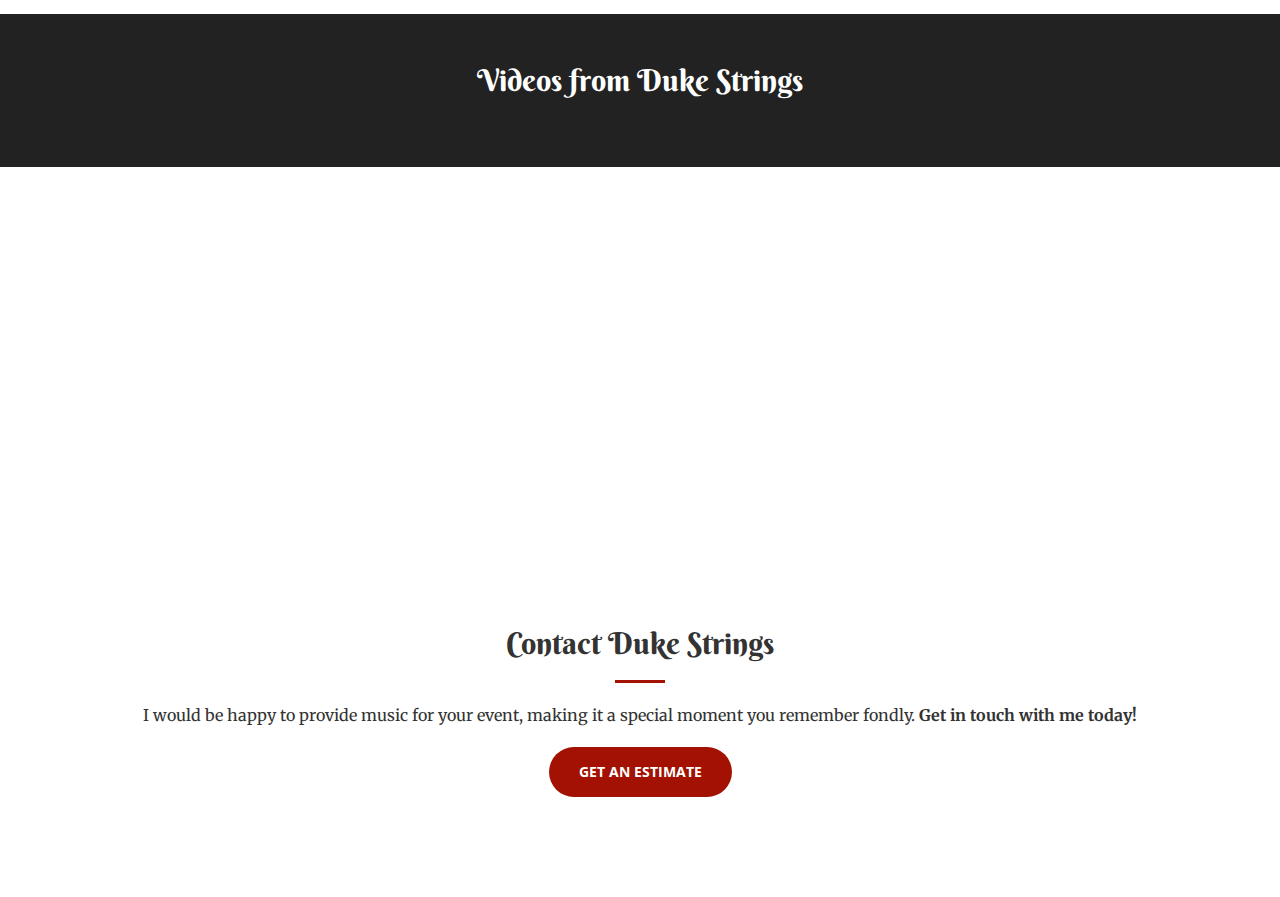
==== commit f0b9c819: "ongoing" ====
--- a/index.html
+++ b/index.html
@@ -45,8 +45,8 @@
     <link rel="icon" type="image/png" sizes="16x16" href="/assets/favicons/favicon-16x16.png">
     <link rel="manifest" href="/assets/favicons/site.webmanifest">
     <link rel="mask-icon" href="/assets/favicons/safari-pinned-tab.svg" color="#5bbad5">
-    <meta name="msapplication-TileColor" content="#a21101">
-    <meta name="theme-color" content="#a21101">
+    <meta name="msapplication-TileColor" content="#da532c">
+    <meta name="theme-color" content="#A21101">
 
     <link href="/assets/css/icomoon.css" rel="stylesheet" />
 
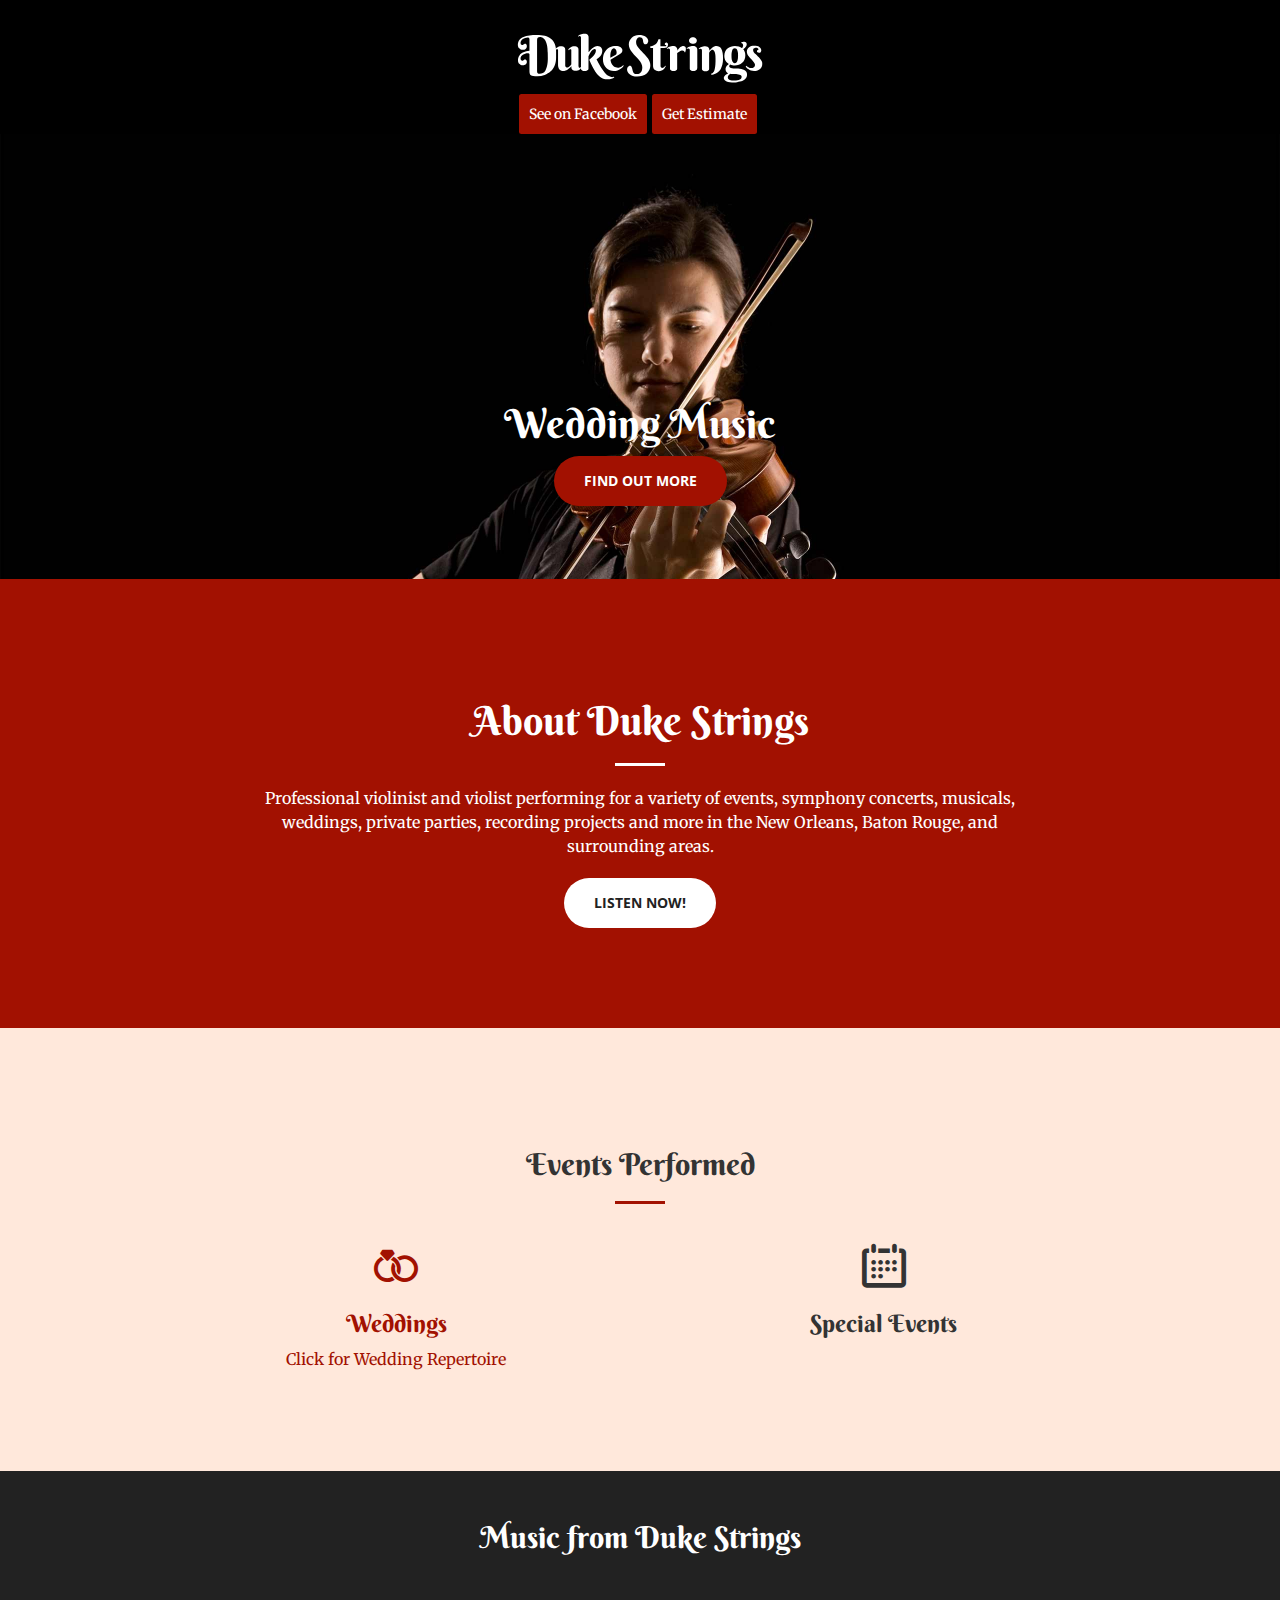
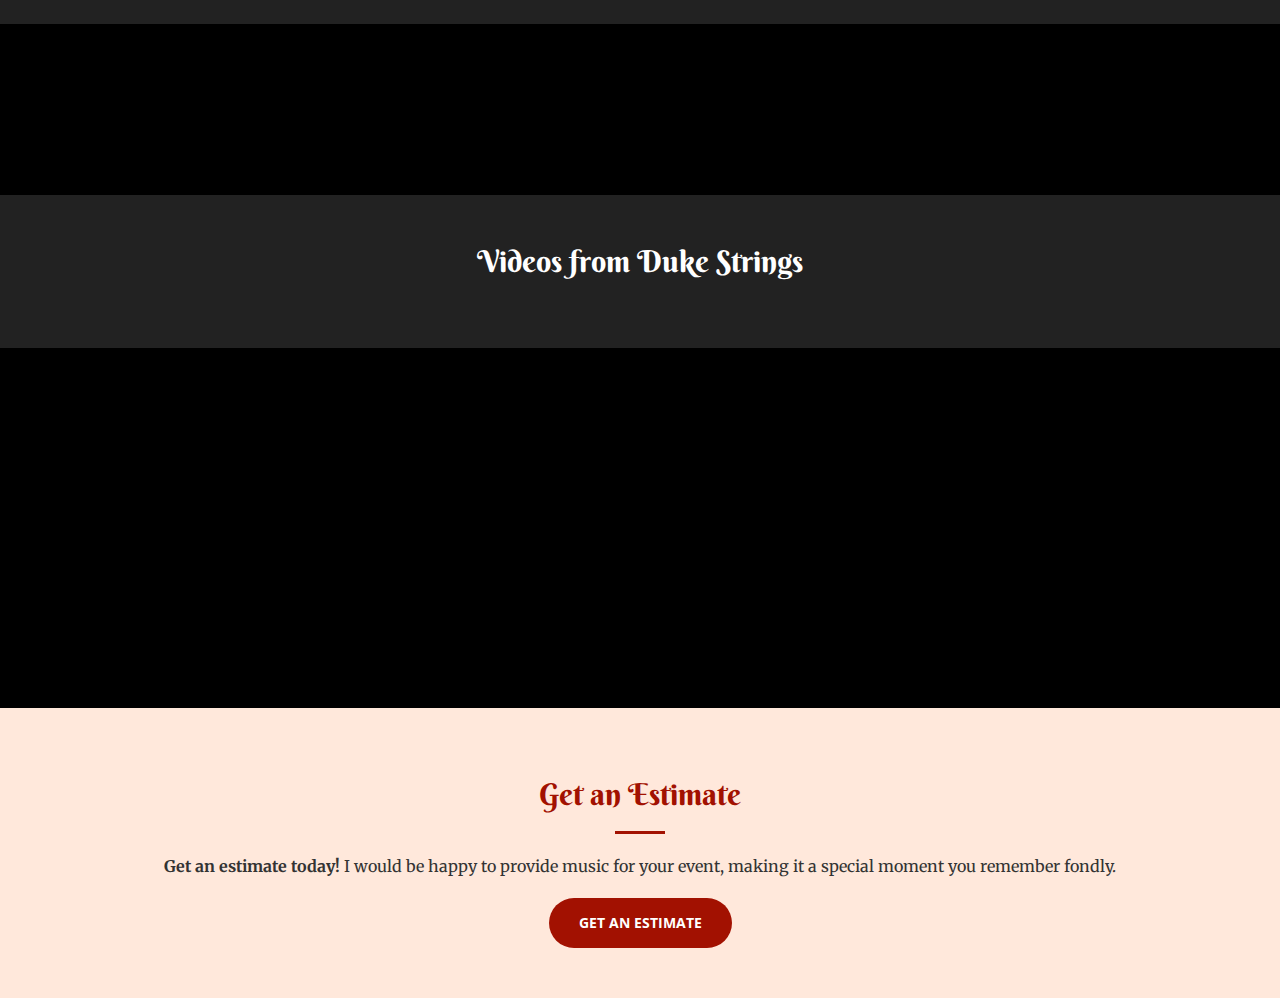
==== commit 735131de: "ongoing" ====
--- a/index.html
+++ b/index.html
@@ -46,7 +46,7 @@
     <link rel="manifest" href="/assets/favicons/site.webmanifest">
     <link rel="mask-icon" href="/assets/favicons/safari-pinned-tab.svg" color="#5bbad5">
     <meta name="msapplication-TileColor" content="#da532c">
-    <meta name="theme-color" content="#A21101">
+    <meta name="theme-color" content="#000">
 
     <link href="/assets/css/icomoon.css" rel="stylesheet" />
 
@@ -61,35 +61,23 @@
 </head>
 
 <body id="page-top">
-
-    <!-- navigation -->
-    <nav id="mainNav" class="navbar navbar-default navbar-fixed-top">
-        <div class="container-fluid">
-            <!-- Brand and toggle get grouped for better mobile display -->
-            <div class="navbar-header">
-                <button type="button" class="navbar-toggle collapsed" data-toggle="collapse" data-target="#bs-example-navbar-collapse-1">
-					<span class="sr-only">Toggle navigation</span>
-					Menu
-				</button>
-                <a class="navbar-brand page-scroll" href="#page-top">
-					Duke Strings
-				</a>
-            </div>
-
-            <!-- Collect the nav links, forms, and other content for toggling -->
-            <div class="collapse navbar-collapse" id="bs-example-navbar-collapse-1">
-                <ul class="nav navbar-nav navbar-right">
-                    <li><a class="page-scroll" href="#home">Home</a></li>
-                    <li><a class="page-scroll" href="#about">About</a></li>
-                    <li><a class="page-scroll" href="#events">Events</a></li>
-                    <li><a class="page-scroll" href="#music">Music</a></li>
-                    <li><a class="page-scroll" href="#videos">Videos</a></li>
-                    <li><a class="page-scroll" href="#contact">Get an Estimate</a></li>
-                </ul>
-            </div>
-            <!-- /.navbar-collapse -->
-        </div>
-        <!-- /.container-fluid -->
+    <h1 class="hidden">Duke Strings</h1>
+    <nav class="ds-nav">
+        <div class="container">
+            <a class="a-home" href="/">
+                <img src="/assets/img/jivka-duke-strings-logo.svg" class="" border="0" alt="Duke Strings Logo" />
+            </a>
+        </div>
+        <div class="container">
+            <div class="ds-nav-items">
+                <a href="https://www.facebook.com/dukestrings" target="blank">
+                    See on Facebook
+                </a>
+                <a href="#estimate">
+                    Get Estimate
+                </a>
+            </div>
+        </div>
     </nav>
 
 
@@ -103,9 +91,9 @@
                     Professional violinist and violist performing for a variety of events, symphony concerts, musicals, weddings, private parties, recording projects and more in the New Orleans, Baton Rouge, and surrounding areas.
 
                 </p>
-                <h1>
-                    <img src="/assets/img/jivka-duke-strings-logo.svg" class="" border="0" alt="Jivka Duke Logo" />
-                </h1>
+                <h2 class="h2-large">
+                    Wedding Music
+                </h2>
                 <a href="#about" class="btn btn-primary btn-xl page-scroll">Find Out More</a>
             </div>
         </div>
@@ -118,7 +106,7 @@
         <div class="container">
             <div class="row">
                 <div class="col-lg-8 col-lg-offset-2 text-center">
-                    <h2 class="section-heading">
+                     <h2 class="h2-large" class="section-heading">
                         About Duke Strings
 
                     </h2>
@@ -139,7 +127,7 @@
         <div class="container">
             <div class="row">
                 <div class="col-lg-12 text-center">
-                    <h2 class="section-heading">
+                     <h2 class="" class="section-heading">
                         Events Performed
                     </h2>
                     <hr class="primary">
@@ -174,7 +162,7 @@
     <aside class="bg-dark" id="music" name="music">
         <div class="container text-center">
             <div class="call-to-action">
-                <h2>Music from Duke Strings</h2>
+                 <h2 class="">Music from Duke Strings</h2>
             </div>
         </div>
     </aside>
@@ -197,7 +185,7 @@
     <aside class="bg-dark" id="videos" name="videos">
         <div class="container text-center">
             <div class="call-to-action">
-                <h2>
+                 <h2 class="">
                     Videos from Duke Strings
                 </h2>
             </div>
@@ -261,14 +249,14 @@
 
 
     <!-- contact -->
-    <section id="contact">
+    <section id="estimate">
 
         <div class="container">
             <div class="row">
                 <div class="col-xs-12 text-center">
-                    <h2 class="section-heading">Contact Duke Strings</h2>
+                     <h2 class="" class="section-heading">Get an Estimate</h2>
                     <hr class="primary">
-                    <p>I would be happy to provide music for your event, making it a special moment you remember fondly. <strong>Get in touch with me today!</strong></p>
+                    <p><strong>Get an estimate today!</strong> I would be happy to provide music for your event, making it a special moment you remember fondly.</p>
 
                     <a href="https://docs.google.com/forms/d/e/1FAIpQLSfMORo46OtxLoES6D0RwjKl-bCUi1WYBuSoYAu59QDXUExSkA/viewform" class="btn btn-primary btn-xl page-scroll" target="_blank" title="Get an Estimate from Duke Strings">Get an Estimate</a>
                 </div>
--- a/assets/css/jivka.css
+++ b/assets/css/jivka.css
@@ -2,9 +2,11 @@
 body {
   height: 100%;
   width: 100%;
+  background-color: black;
 }
 body {
   font-family: 'Merriweather', 'Helvetica Neue', Arial, sans-serif;
+  padding-top: 1rem;
 }
 hr {
   border-color: #a21101;
@@ -447,3 +449,40 @@
   padding: 20px 30px;
   border-radius: 4px;
 }
+#events, #contact, #estimate {
+  background-color: #ffe8db;
+}
+.h2-large {
+  font-size: 4rem;
+}
+.ds-nav {
+  background-color: black;
+  color: white;
+  margin-top: 1rem;
+}
+.ds-nav a {
+  display: block;
+  background-color: #a21101;
+  color: inherit;
+  padding: 1rem;
+  border-radius: .25rem;
+  text-align: center;
+}
+.ds-nav a:nth-child(2) {
+  margin: 0 .5rem;
+}
+.ds-nav a.a-home {
+  background-color: transparent;
+}
+.ds-nav a.a-home img {
+  width: 250px;
+}
+.ds-nav-items {
+  display: flex;
+  justify-content: center;
+  align-items: center;
+}
+.hidden {
+  position: absolute;
+  top: -9999px;
+}